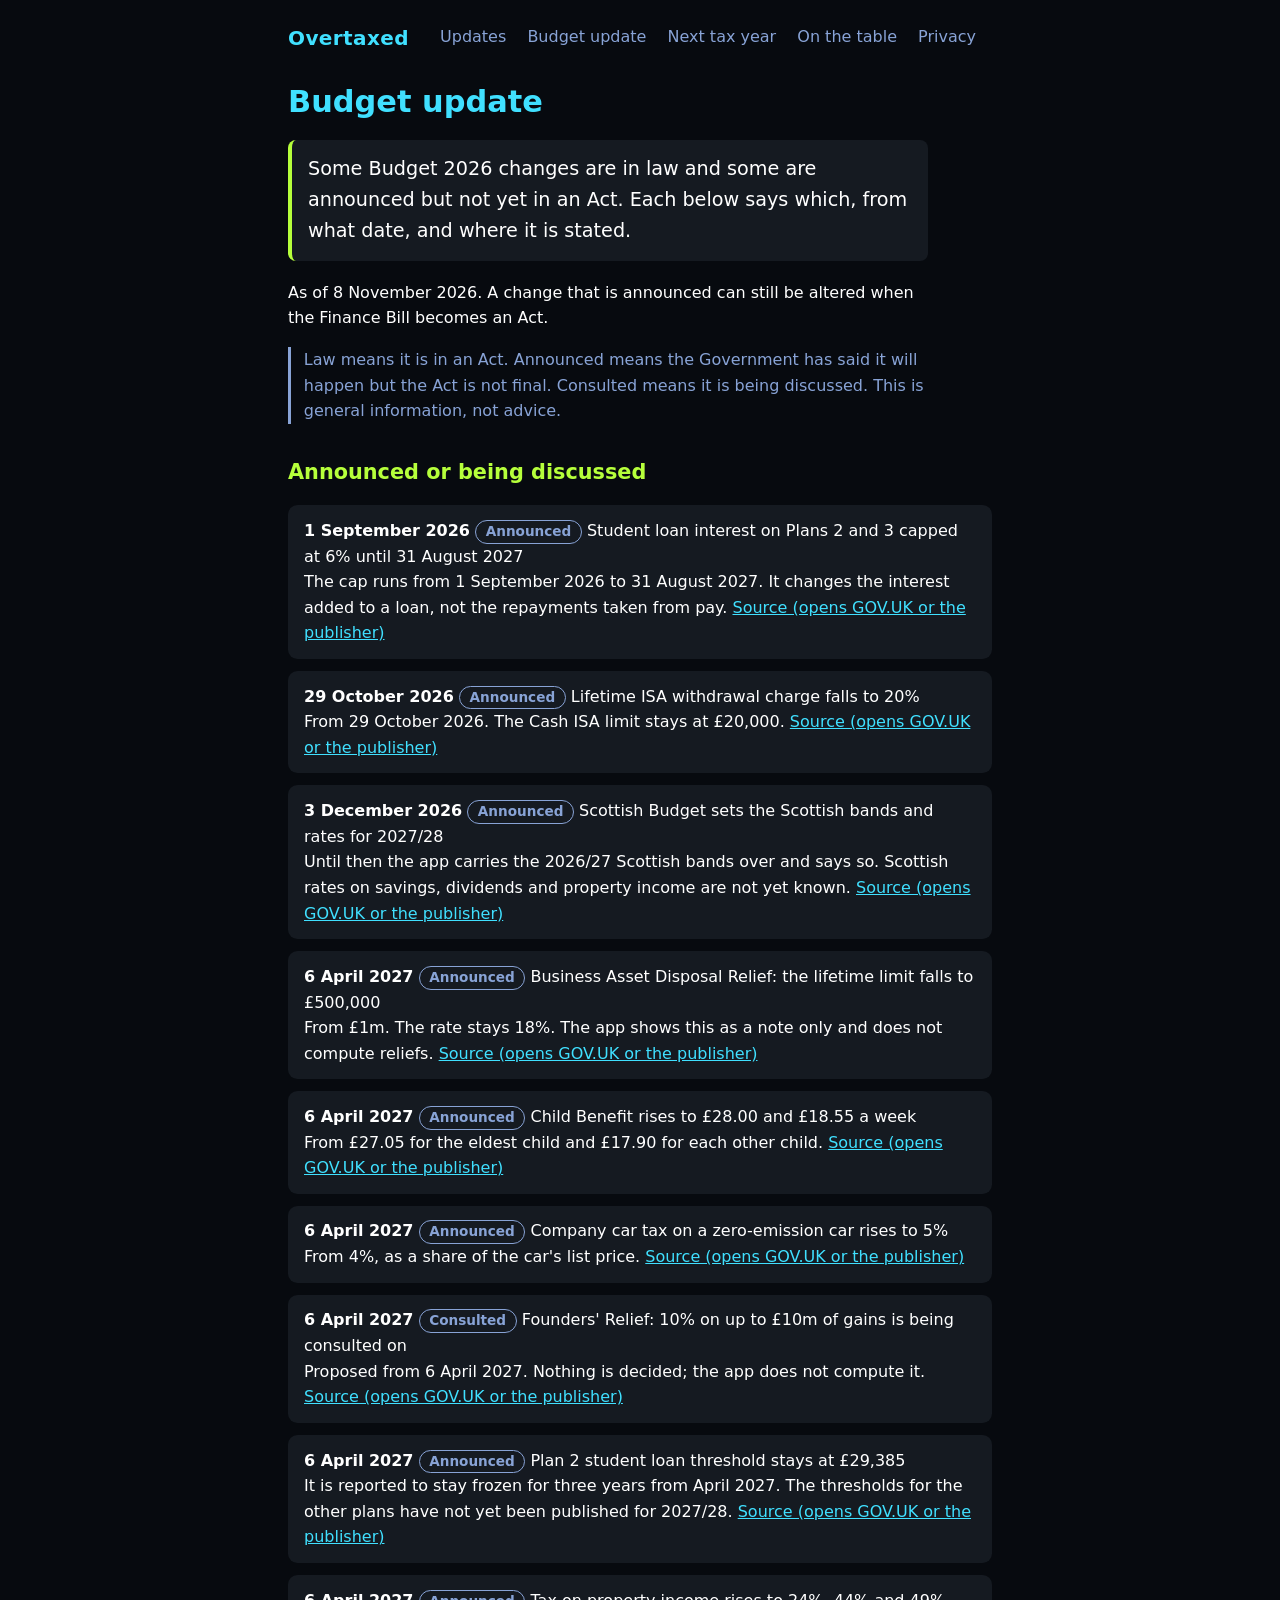
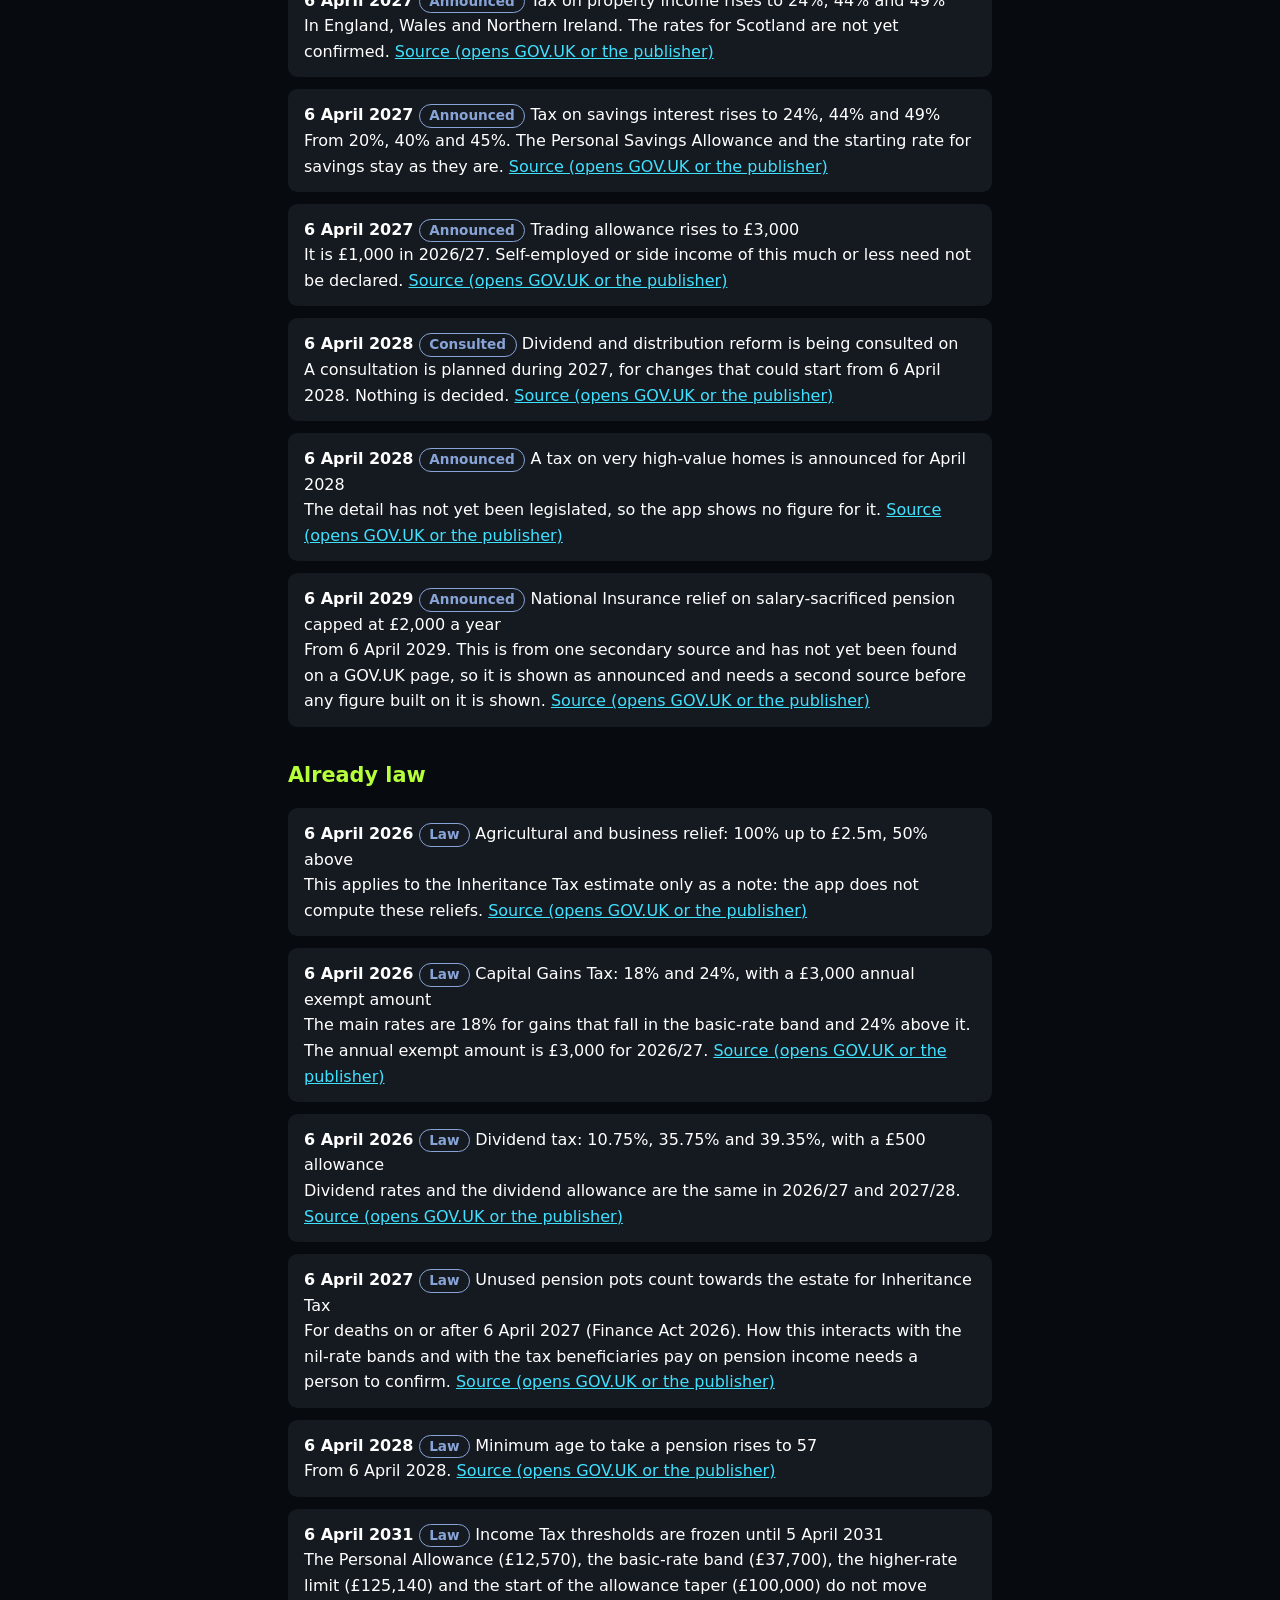
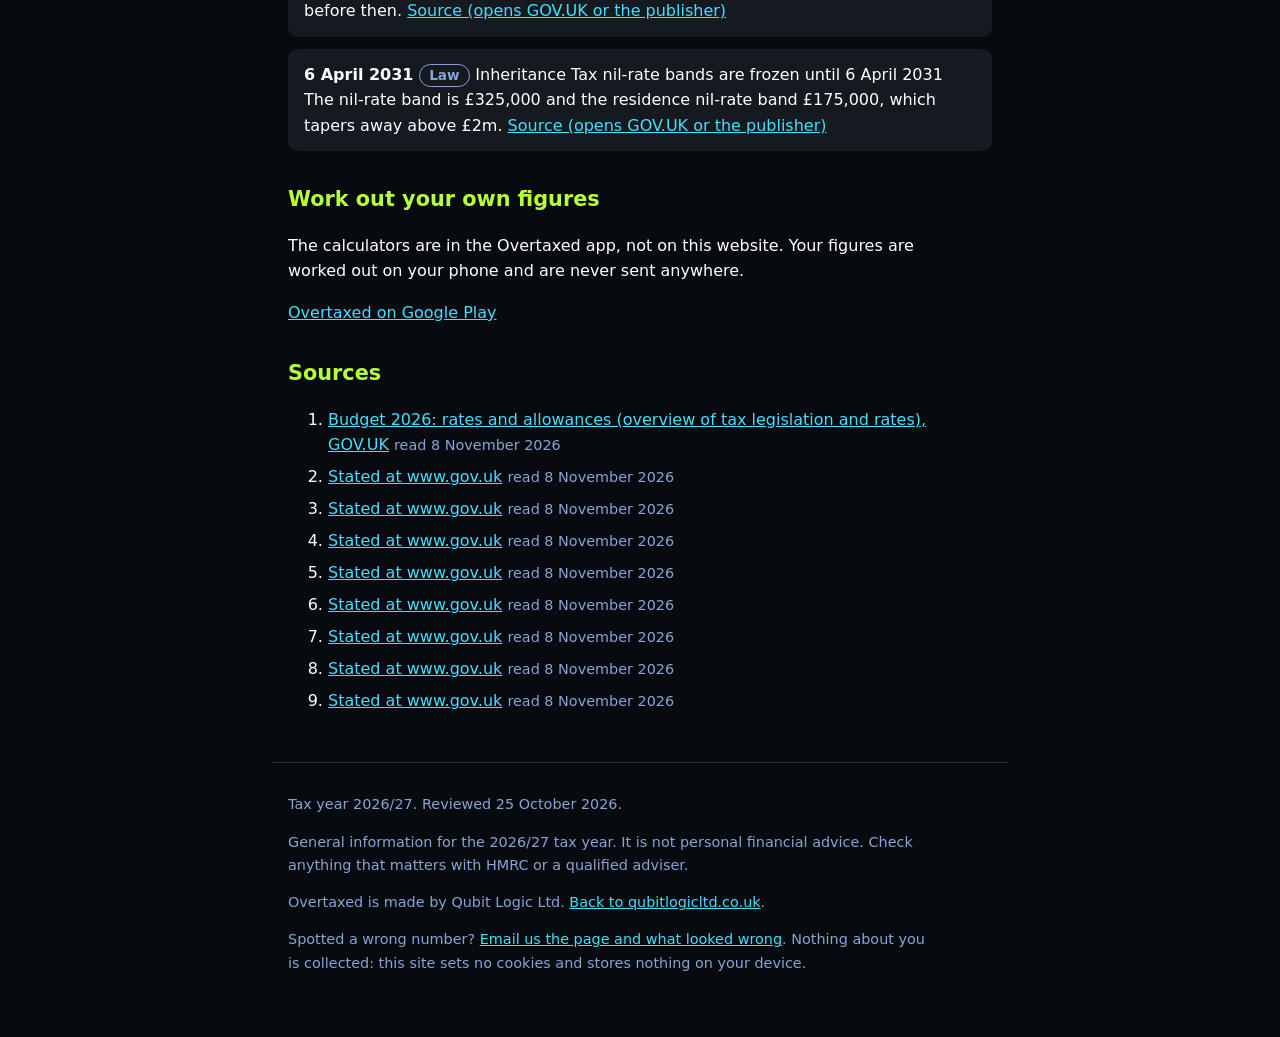
==== budget-update/index.html @ 17584c23 "Overtaxed tax updates site: budget update, next tax year, tax changes ahead Generated by ./gradlew :" ====
<!doctype html>
<html lang="en-GB">
<head>
<meta charset="utf-8">
<meta name="viewport" content="width=device-width, initial-scale=1">
<title>Budget update | Overtaxed</title>
<meta name="description" content="Each change from Budget 2026 and what is already law, labelled by how settled it is, with its date and the official page it is stated on.">
<link rel="canonical" href="https://overtaxed.qubitlogicltd.co.uk/budget-update/">
<meta http-equiv="Content-Security-Policy" content="default-src 'none'; style-src 'self'; img-src 'self'; base-uri 'none'; form-action 'none'">
<meta name="referrer" content="no-referrer">
<link rel="stylesheet" href="../style.css">
</head>
<body>
<a class="skip" href="#main">Skip to the content</a>
<header><a class="brand" href="../index.html">Overtaxed</a><nav aria-label="Main"><a href="../index.html">Updates</a> <a href="../budget-update/index.html">Budget update</a> <a href="../next-tax-year/index.html">Next tax year</a> <a href="../tax-changes-ahead/index.html">On the table</a> <a href="../privacy/index.html">Privacy</a></nav></header>
<main id="main">
<h1>Budget update</h1>
<p class="answer">Some Budget 2026 changes are in law and some are announced but not yet in an Act. Each below says which, from what date, and where it is stated.</p>
<p>As of 8 November 2026. A change that is announced can still be altered when the Finance Bill becomes an Act.</p>
<p class="note">Law means it is in an Act. Announced means the Government has said it will happen but the Act is not final. Consulted means it is being discussed. This is general information, not advice.</p>
<h2>Announced or being discussed</h2>
<ul class="timeline"><li id="student-loan-interest-cap"><strong>1 September 2026</strong> <span class="status">Announced</span> Student loan interest on Plans 2 and 3 capped at 6% until 31 August 2027<br>The cap runs from 1 September 2026 to 31 August 2027. It changes the interest added to a loan, not the repayments taken from pay. <a href="https://www.gov.uk/government/publications/budget-2026-overview-of-tax-legislation-and-rates-ootlar/annex-a-rates-and-allowances" rel="noopener">Source (opens GOV.UK or the publisher)</a></li><li id="lifetime-isa-charge"><strong>29 October 2026</strong> <span class="status">Announced</span> Lifetime ISA withdrawal charge falls to 20%<br>From 29 October 2026. The Cash ISA limit stays at £20,000. <a href="https://www.gov.uk/government/publications/budget-2026-overview-of-tax-legislation-and-rates-ootlar/annex-a-rates-and-allowances" rel="noopener">Source (opens GOV.UK or the publisher)</a></li><li id="scottish-budget"><strong>3 December 2026</strong> <span class="status">Announced</span> Scottish Budget sets the Scottish bands and rates for 2027/28<br>Until then the app carries the 2026/27 Scottish bands over and says so. Scottish rates on savings, dividends and property income are not yet known. <a href="https://www.gov.uk/scottish-rate-income-tax" rel="noopener">Source (opens GOV.UK or the publisher)</a></li><li id="business-asset-disposal-relief"><strong>6 April 2027</strong> <span class="status">Announced</span> Business Asset Disposal Relief: the lifetime limit falls to £500,000<br>From £1m. The rate stays 18%. The app shows this as a note only and does not compute reliefs. <a href="https://www.gov.uk/government/publications/budget-2026-overview-of-tax-legislation-and-rates-ootlar/annex-a-rates-and-allowances" rel="noopener">Source (opens GOV.UK or the publisher)</a></li><li id="child-benefit-rates"><strong>6 April 2027</strong> <span class="status">Announced</span> Child Benefit rises to £28.00 and £18.55 a week<br>From £27.05 for the eldest child and £17.90 for each other child. <a href="https://www.gov.uk/government/publications/budget-2026-overview-of-tax-legislation-and-rates-ootlar/annex-a-rates-and-allowances" rel="noopener">Source (opens GOV.UK or the publisher)</a></li><li id="company-car-rate"><strong>6 April 2027</strong> <span class="status">Announced</span> Company car tax on a zero-emission car rises to 5%<br>From 4%, as a share of the car's list price. <a href="https://www.gov.uk/government/publications/income-tax-increasing-the-appropriate-percentage-for-company-cars" rel="noopener">Source (opens GOV.UK or the publisher)</a></li><li id="founders-relief"><strong>6 April 2027</strong> <span class="status">Consulted</span> Founders' Relief: 10% on up to £10m of gains is being consulted on<br>Proposed from 6 April 2027. Nothing is decided; the app does not compute it. <a href="https://www.gov.uk/government/publications/budget-2026-overview-of-tax-legislation-and-rates-ootlar" rel="noopener">Source (opens GOV.UK or the publisher)</a></li><li id="plan-2-threshold"><strong>6 April 2027</strong> <span class="status">Announced</span> Plan 2 student loan threshold stays at £29,385<br>It is reported to stay frozen for three years from April 2027. The thresholds for the other plans have not yet been published for 2027/28. <a href="https://www.gov.uk/repaying-your-student-loan/what-you-pay" rel="noopener">Source (opens GOV.UK or the publisher)</a></li><li id="property-rates"><strong>6 April 2027</strong> <span class="status">Announced</span> Tax on property income rises to 24%, 44% and 49%<br>In England, Wales and Northern Ireland. The rates for Scotland are not yet confirmed. <a href="https://www.gov.uk/government/publications/changes-to-tax-rates-for-property-savings-and-dividend-income/change-to-tax-rates-for-property-savings-and-dividend-income-technical-note" rel="noopener">Source (opens GOV.UK or the publisher)</a></li><li id="savings-rates"><strong>6 April 2027</strong> <span class="status">Announced</span> Tax on savings interest rises to 24%, 44% and 49%<br>From 20%, 40% and 45%. The Personal Savings Allowance and the starting rate for savings stay as they are. <a href="https://www.gov.uk/government/publications/changes-to-tax-rates-for-property-savings-and-dividend-income/change-to-tax-rates-for-property-savings-and-dividend-income-technical-note" rel="noopener">Source (opens GOV.UK or the publisher)</a></li><li id="trading-allowance"><strong>6 April 2027</strong> <span class="status">Announced</span> Trading allowance rises to £3,000<br>It is £1,000 in 2026/27. Self-employed or side income of this much or less need not be declared. <a href="https://www.gov.uk/government/publications/budget-2026-overview-of-tax-legislation-and-rates-ootlar/annex-a-rates-and-allowances" rel="noopener">Source (opens GOV.UK or the publisher)</a></li><li id="dividend-reform"><strong>6 April 2028</strong> <span class="status">Consulted</span> Dividend and distribution reform is being consulted on<br>A consultation is planned during 2027, for changes that could start from 6 April 2028. Nothing is decided. <a href="https://www.gov.uk/government/publications/budget-2026-overview-of-tax-legislation-and-rates-ootlar" rel="noopener">Source (opens GOV.UK or the publisher)</a></li><li id="high-value-homes"><strong>6 April 2028</strong> <span class="status">Announced</span> A tax on very high-value homes is announced for April 2028<br>The detail has not yet been legislated, so the app shows no figure for it. <a href="https://www.gov.uk/government/publications/budget-2026-overview-of-tax-legislation-and-rates-ootlar" rel="noopener">Source (opens GOV.UK or the publisher)</a></li><li id="salary-sacrifice-cap"><strong>6 April 2029</strong> <span class="status">Announced</span> National Insurance relief on salary-sacrificed pension capped at £2,000 a year<br>From 6 April 2029. This is from one secondary source and has not yet been found on a GOV.UK page, so it is shown as announced and needs a second source before any figure built on it is shown. <a href="https://www.gov.uk/government/publications/budget-2026-overview-of-tax-legislation-and-rates-ootlar" rel="noopener">Source (opens GOV.UK or the publisher)</a></li></ul>
<h2>Already law</h2>
<ul class="timeline"><li id="agricultural-business-relief"><strong>6 April 2026</strong> <span class="status">Law</span> Agricultural and business relief: 100% up to £2.5m, 50% above<br>This applies to the Inheritance Tax estimate only as a note: the app does not compute these reliefs. <a href="https://www.gov.uk/inheritance-tax" rel="noopener">Source (opens GOV.UK or the publisher)</a></li><li id="cgt-rates"><strong>6 April 2026</strong> <span class="status">Law</span> Capital Gains Tax: 18% and 24%, with a £3,000 annual exempt amount<br>The main rates are 18% for gains that fall in the basic-rate band and 24% above it. The annual exempt amount is £3,000 for 2026/27. <a href="https://www.gov.uk/capital-gains-tax/rates" rel="noopener">Source (opens GOV.UK or the publisher)</a></li><li id="dividend-rates"><strong>6 April 2026</strong> <span class="status">Law</span> Dividend tax: 10.75%, 35.75% and 39.35%, with a £500 allowance<br>Dividend rates and the dividend allowance are the same in 2026/27 and 2027/28. <a href="https://www.gov.uk/tax-on-dividends" rel="noopener">Source (opens GOV.UK or the publisher)</a></li><li id="pensions-in-estate"><strong>6 April 2027</strong> <span class="status">Law</span> Unused pension pots count towards the estate for Inheritance Tax<br>For deaths on or after 6 April 2027 (Finance Act 2026). How this interacts with the nil-rate bands and with the tax beneficiaries pay on pension income needs a person to confirm. <a href="https://www.gov.uk/inheritance-tax" rel="noopener">Source (opens GOV.UK or the publisher)</a></li><li id="minimum-pension-age"><strong>6 April 2028</strong> <span class="status">Law</span> Minimum age to take a pension rises to 57<br>From 6 April 2028. <a href="https://www.gov.uk/government/publications/budget-2026-overview-of-tax-legislation-and-rates-ootlar/annex-a-rates-and-allowances" rel="noopener">Source (opens GOV.UK or the publisher)</a></li><li id="income-tax-thresholds-frozen"><strong>6 April 2031</strong> <span class="status">Law</span> Income Tax thresholds are frozen until 5 April 2031<br>The Personal Allowance (£12,570), the basic-rate band (£37,700), the higher-rate limit (£125,140) and the start of the allowance taper (£100,000) do not move before then. <a href="https://www.gov.uk/government/publications/budget-2026-overview-of-tax-legislation-and-rates-ootlar/annex-a-rates-and-allowances" rel="noopener">Source (opens GOV.UK or the publisher)</a></li><li id="inheritance-tax-bands-frozen"><strong>6 April 2031</strong> <span class="status">Law</span> Inheritance Tax nil-rate bands are frozen until 6 April 2031<br>The nil-rate band is £325,000 and the residence nil-rate band £175,000, which tapers away above £2m. <a href="https://www.gov.uk/inheritance-tax" rel="noopener">Source (opens GOV.UK or the publisher)</a></li></ul>
<h2>Work out your own figures</h2>
<p>The calculators are in the Overtaxed app, not on this website. Your figures are worked out on your phone and are never sent anywhere.</p>
<p><a href="https://play.google.com/store/apps/details?id=com.yourname.taxnavigator" rel="noopener">Overtaxed on Google Play</a></p>
<section aria-labelledby="sources"><h2 id="sources">Sources</h2><ol class="sources"><li><a href="https://www.gov.uk/government/publications/budget-2026-overview-of-tax-legislation-and-rates-ootlar/annex-a-rates-and-allowances" rel="noopener">Budget 2026: rates and allowances (overview of tax legislation and rates), GOV.UK</a> <span class="read">read 8 November 2026</span></li><li><a href="https://www.gov.uk/scottish-rate-income-tax" rel="noopener">Stated at www.gov.uk</a> <span class="read">read 8 November 2026</span></li><li><a href="https://www.gov.uk/government/publications/income-tax-increasing-the-appropriate-percentage-for-company-cars" rel="noopener">Stated at www.gov.uk</a> <span class="read">read 8 November 2026</span></li><li><a href="https://www.gov.uk/government/publications/budget-2026-overview-of-tax-legislation-and-rates-ootlar" rel="noopener">Stated at www.gov.uk</a> <span class="read">read 8 November 2026</span></li><li><a href="https://www.gov.uk/repaying-your-student-loan/what-you-pay" rel="noopener">Stated at www.gov.uk</a> <span class="read">read 8 November 2026</span></li><li><a href="https://www.gov.uk/government/publications/changes-to-tax-rates-for-property-savings-and-dividend-income/change-to-tax-rates-for-property-savings-and-dividend-income-technical-note" rel="noopener">Stated at www.gov.uk</a> <span class="read">read 8 November 2026</span></li><li><a href="https://www.gov.uk/inheritance-tax" rel="noopener">Stated at www.gov.uk</a> <span class="read">read 8 November 2026</span></li><li><a href="https://www.gov.uk/capital-gains-tax/rates" rel="noopener">Stated at www.gov.uk</a> <span class="read">read 8 November 2026</span></li><li><a href="https://www.gov.uk/tax-on-dividends" rel="noopener">Stated at www.gov.uk</a> <span class="read">read 8 November 2026</span></li></ol></section></main>
<footer>
<p class="year">Tax year 2026/27. Reviewed 25 October 2026.</p>
<p class="notadvice">General information for the 2026/27 tax year. It is not personal financial advice. Check anything that matters with HMRC or a qualified adviser.</p>
<p>Overtaxed is made by Qubit Logic Ltd. <a href="https://qubitlogicltd.co.uk/">Back to qubitlogicltd.co.uk</a>.</p>
<p>Spotted a wrong number? <a href="mailto:qubitlogicltd@gmail.com?subject=Overtaxed%20website%3A%20a%20number%20looks%20wrong">Email us the page and what looked wrong</a>. Nothing about you is collected: this site sets no cookies and stores nothing on your device.</p>
</footer>
</body>
</html>
---- style.css ----
:root { color-scheme: dark; --void: #070A0F; --slate: #151A21; --cyan: #40E0FF; --lime: #B6FF3B; --haze: #88A3D6; --pink: #FF3BD4; --white: #FFFFFF; }
* { box-sizing: border-box; }
html { -webkit-text-size-adjust: 100%; }
body { margin: 0; background: var(--void); color: var(--white); font: 1rem/1.6 system-ui, -apple-system, "Segoe UI", Roboto, "Helvetica Neue", Arial, sans-serif; }
.skip { position: absolute; left: -999px; top: 0; background: var(--cyan); color: var(--void); padding: .5rem 1rem; z-index: 10; }
.skip:focus { left: 0; }
header { display: flex; flex-wrap: wrap; gap: .5rem 1.5rem; align-items: center; justify-content: space-between; max-width: 46rem; margin: 0 auto; padding: 1rem 1rem .5rem; }
.brand { color: var(--cyan); font-weight: 800; font-size: 1.25rem; text-decoration: none; letter-spacing: .02em; }
nav a { color: var(--haze); margin-right: 1rem; text-decoration: none; display: inline-block; padding: .5rem 0; min-height: 2.75rem; }
nav a:hover, nav a:focus { color: var(--white); text-decoration: underline; }
main, footer { max-width: 46rem; margin: 0 auto; padding: 0 1rem; }
main { padding-bottom: 2rem; }
h1 { color: var(--cyan); font-size: 1.9rem; line-height: 1.2; margin: 1rem 0 .5rem; overflow-wrap: anywhere; }
h2 { color: var(--lime); font-size: 1.3rem; margin: 2rem 0 .5rem; }
p, li { max-width: 40rem; }
a { color: var(--cyan); }
a:focus-visible, .button:focus-visible { outline: 3px solid var(--lime); outline-offset: 2px; }
.answer { font-size: 1.2rem; background: var(--slate); border-left: 4px solid var(--lime); padding: .9rem 1rem; border-radius: .5rem; }
.note { color: var(--haze); border-left: 3px solid var(--haze); padding-left: .8rem; }
.small, .read, .year, .notadvice, footer p { color: var(--haze); font-size: .9rem; }
.sources li { margin-bottom: .4rem; overflow-wrap: anywhere; }
mark.confirm { background: var(--pink); color: var(--void); font-weight: 700; padding: 0 .25rem; border-radius: .2rem; }
.example { margin: 1.5rem 0; background: var(--slate); border-radius: .75rem; padding: 1rem; }
.example table { width: 100%; border-collapse: collapse; }
.example caption { text-align: left; color: var(--cyan); font-weight: 700; padding-bottom: .5rem; }
.example th, .example td { padding: .45rem .25rem; border-top: 1px solid #2a3340; text-align: left; vertical-align: top; }
.example td { text-align: right; font-variant-numeric: tabular-nums; white-space: nowrap; }
.example figcaption { color: var(--haze); font-size: .85rem; margin-top: .5rem; }
.timeline { list-style: none; padding: 0; display: grid; gap: .75rem; }
.timeline li { background: var(--slate); border-radius: .6rem; padding: .8rem 1rem; max-width: none; overflow-wrap: anywhere; }
.status { display: inline-block; border: 1px solid var(--haze); border-radius: 1rem; padding: 0 .6rem; font-size: .85rem; font-weight: 700; color: var(--haze); }
.getapp { margin: 2rem 0; background: var(--slate); border-radius: .75rem; padding: 1rem; }
.check { margin: 2rem 0; }
.button { display: inline-block; background: var(--cyan); color: var(--void); font-weight: 800; text-decoration: none; padding: .85rem 1.25rem; border-radius: .6rem; min-height: 3rem; }
.button:hover { background: var(--lime); }
.cards { list-style: none; padding: 0; display: grid; gap: .75rem; }
.cards li { background: var(--slate); border-radius: .6rem; padding: .25rem 1rem; max-width: none; }
.cards a { display: block; padding: .7rem 0; font-weight: 700; }
.cards span { display: block; color: var(--haze); font-size: .9rem; padding-bottom: .6rem; }
.calc label { display: block; font-weight: 700; margin: .9rem 0 .3rem; }
.calc input[type=text], .calc select { width: 100%; max-width: 24rem; min-height: 3rem; padding: .65rem .75rem; font: inherit; color: var(--white); background: var(--slate); border: 2px solid var(--haze); border-radius: .5rem; }
.calc input:focus-visible, .calc select:focus-visible { outline: 3px solid var(--lime); outline-offset: 2px; }
.calc input[aria-invalid=true] { border-color: var(--pink); }
.calc .small { display: block; margin-top: .25rem; }
.calc .tickbox { display: flex; align-items: center; gap: .6rem; min-height: 3rem; }
.calc .tickbox input { width: 1.5rem; height: 1.5rem; accent-color: var(--cyan); }
.calc .tickbox label { margin: 0; display: inline; }
.error { display: block; color: var(--pink); font-weight: 700; margin-top: .3rem; }
.calc-result:empty { display: none; }
.calc-result h2:focus { outline: none; }
.cliffmap { margin: 1rem 0; background: var(--slate); border-radius: .75rem; padding: .5rem; }
svg.cliff { display: block; width: 100%; height: auto; }
svg.cliff .frame { fill: var(--void); stroke: #2a3340; stroke-width: 1; }
svg.cliff .zone { fill: var(--pink); fill-opacity: .25; }
svg.cliff .line { fill: none; stroke: var(--cyan); stroke-width: 2.5; stroke-linejoin: miter; }
svg.cliff .marker { stroke: var(--haze); stroke-width: 1; stroke-dasharray: 3 3; }
svg.cliff .you { fill: var(--lime); stroke: var(--void); stroke-width: 1.5; }
svg.cliff .tick { fill: var(--haze); font-size: 11px; font-family: inherit; }
.zones li { margin-bottom: .25rem; }
footer { border-top: 1px solid #2a3340; padding-top: 1rem; padding-bottom: 3rem; }
@media (max-width: 24rem) { h1 { font-size: 1.6rem; } .example td { white-space: normal; } }
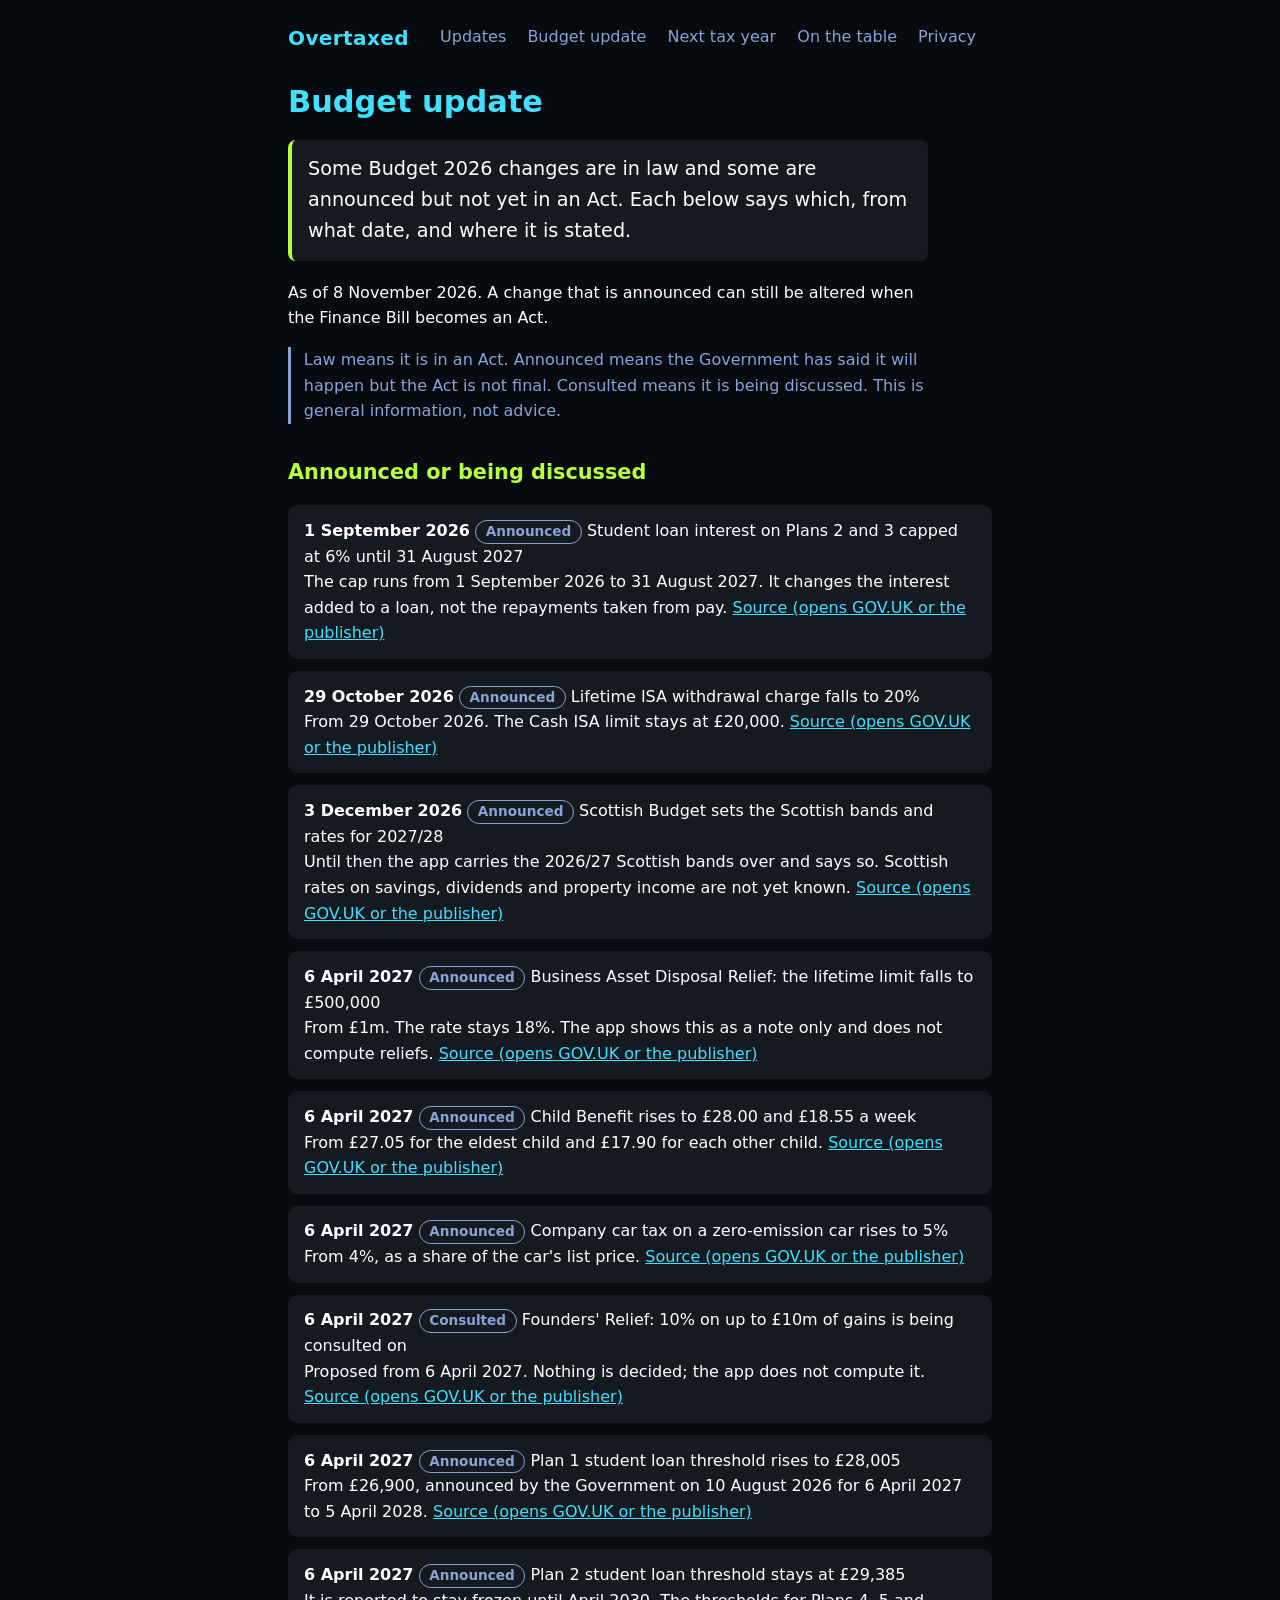
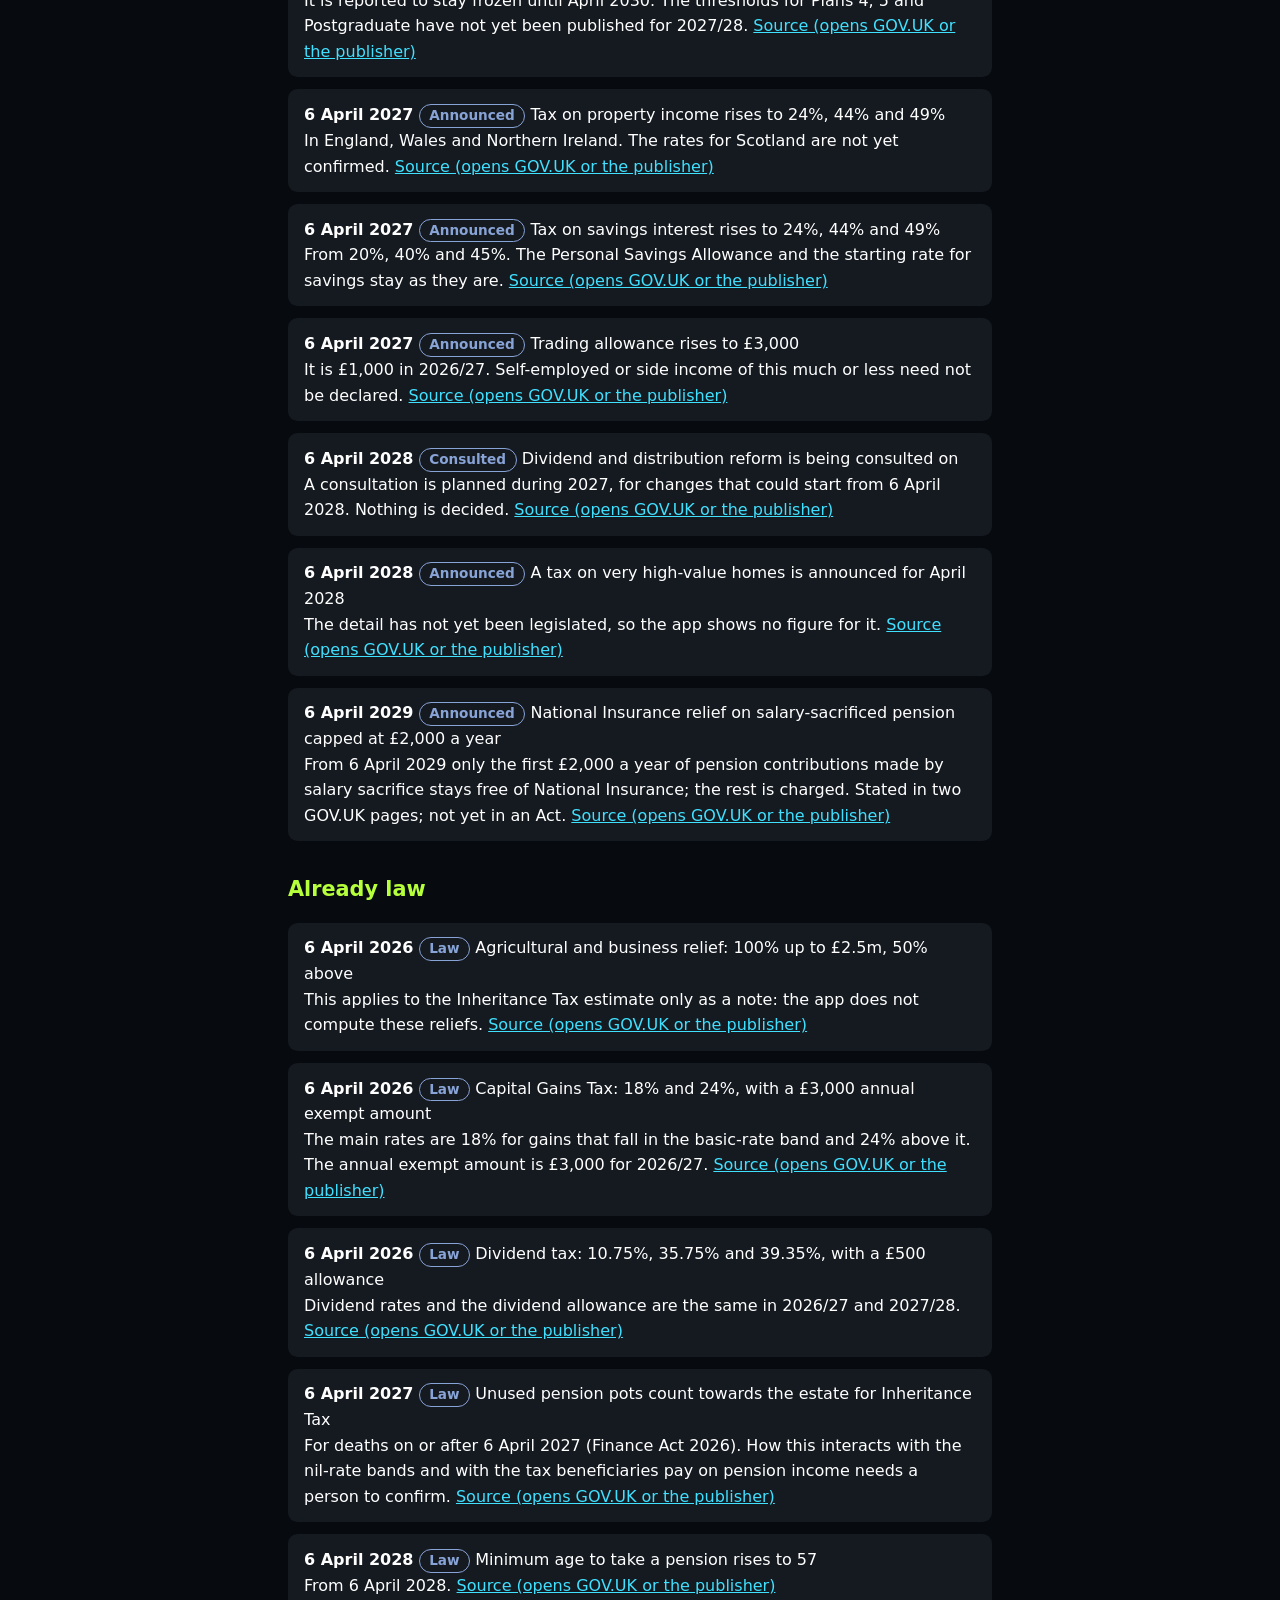
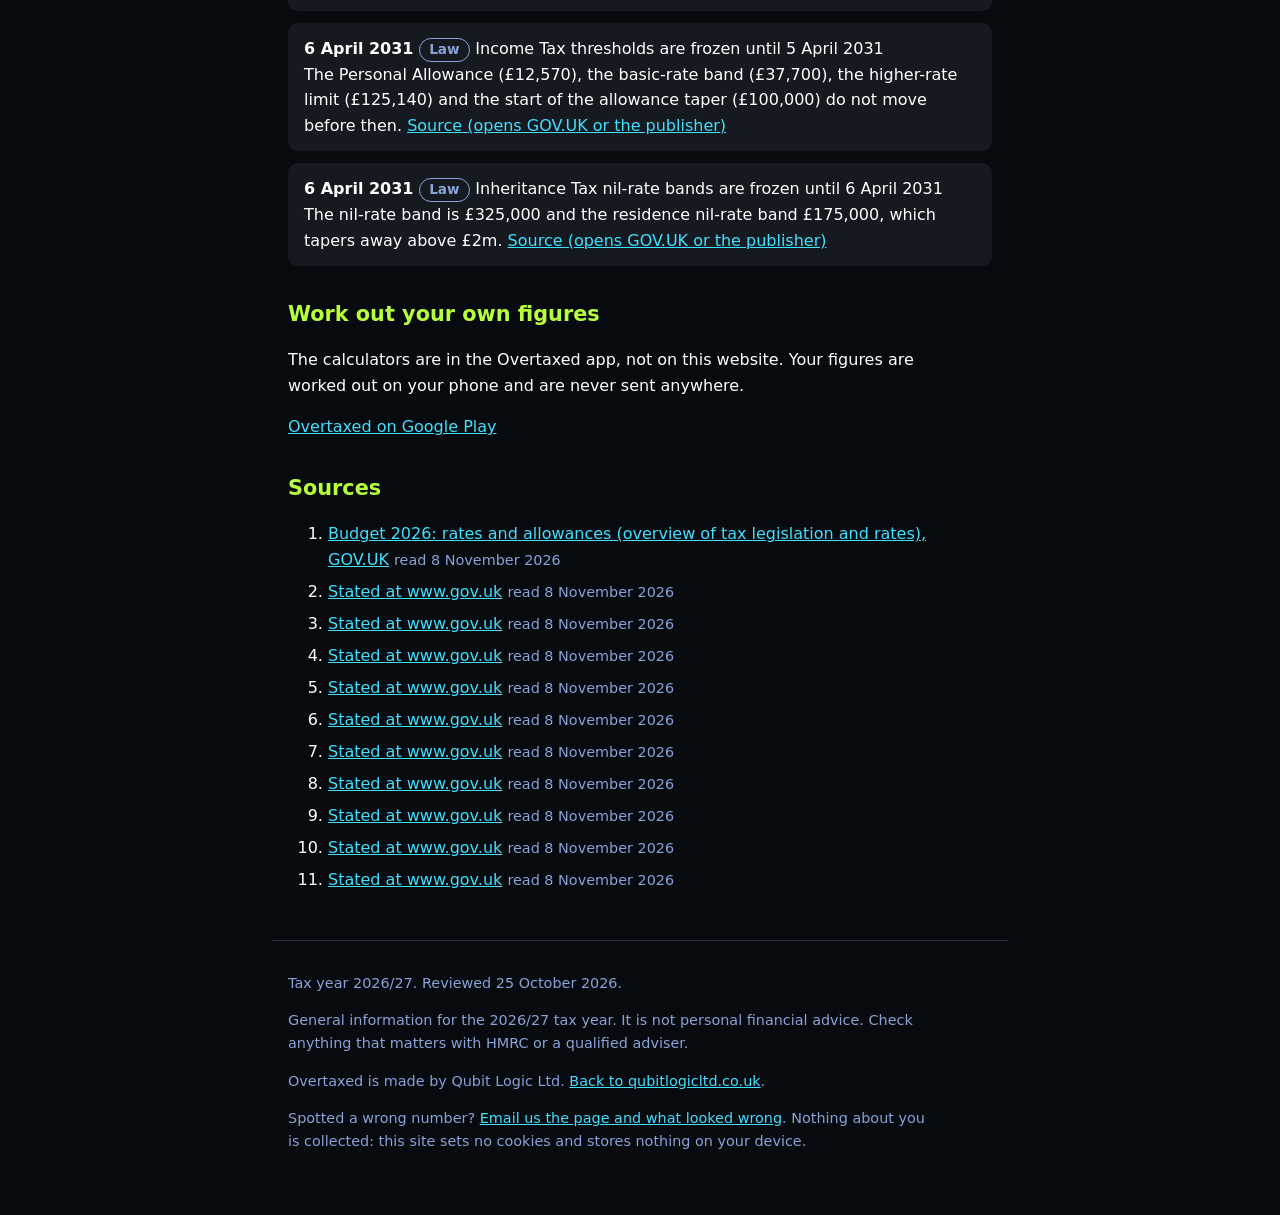
==== commit 42b7ce6e: "Update tax changes: Plan 1 threshold, salary sacrifice cap now sourced to GOV.UK" ====
--- a/budget-update/index.html
+++ b/budget-update/index.html
@@ -19,13 +19,13 @@
 <p>As of 8 November 2026. A change that is announced can still be altered when the Finance Bill becomes an Act.</p>
 <p class="note">Law means it is in an Act. Announced means the Government has said it will happen but the Act is not final. Consulted means it is being discussed. This is general information, not advice.</p>
 <h2>Announced or being discussed</h2>
-<ul class="timeline"><li id="student-loan-interest-cap"><strong>1 September 2026</strong> <span class="status">Announced</span> Student loan interest on Plans 2 and 3 capped at 6% until 31 August 2027<br>The cap runs from 1 September 2026 to 31 August 2027. It changes the interest added to a loan, not the repayments taken from pay. <a href="https://www.gov.uk/government/publications/budget-2026-overview-of-tax-legislation-and-rates-ootlar/annex-a-rates-and-allowances" rel="noopener">Source (opens GOV.UK or the publisher)</a></li><li id="lifetime-isa-charge"><strong>29 October 2026</strong> <span class="status">Announced</span> Lifetime ISA withdrawal charge falls to 20%<br>From 29 October 2026. The Cash ISA limit stays at £20,000. <a href="https://www.gov.uk/government/publications/budget-2026-overview-of-tax-legislation-and-rates-ootlar/annex-a-rates-and-allowances" rel="noopener">Source (opens GOV.UK or the publisher)</a></li><li id="scottish-budget"><strong>3 December 2026</strong> <span class="status">Announced</span> Scottish Budget sets the Scottish bands and rates for 2027/28<br>Until then the app carries the 2026/27 Scottish bands over and says so. Scottish rates on savings, dividends and property income are not yet known. <a href="https://www.gov.uk/scottish-rate-income-tax" rel="noopener">Source (opens GOV.UK or the publisher)</a></li><li id="business-asset-disposal-relief"><strong>6 April 2027</strong> <span class="status">Announced</span> Business Asset Disposal Relief: the lifetime limit falls to £500,000<br>From £1m. The rate stays 18%. The app shows this as a note only and does not compute reliefs. <a href="https://www.gov.uk/government/publications/budget-2026-overview-of-tax-legislation-and-rates-ootlar/annex-a-rates-and-allowances" rel="noopener">Source (opens GOV.UK or the publisher)</a></li><li id="child-benefit-rates"><strong>6 April 2027</strong> <span class="status">Announced</span> Child Benefit rises to £28.00 and £18.55 a week<br>From £27.05 for the eldest child and £17.90 for each other child. <a href="https://www.gov.uk/government/publications/budget-2026-overview-of-tax-legislation-and-rates-ootlar/annex-a-rates-and-allowances" rel="noopener">Source (opens GOV.UK or the publisher)</a></li><li id="company-car-rate"><strong>6 April 2027</strong> <span class="status">Announced</span> Company car tax on a zero-emission car rises to 5%<br>From 4%, as a share of the car's list price. <a href="https://www.gov.uk/government/publications/income-tax-increasing-the-appropriate-percentage-for-company-cars" rel="noopener">Source (opens GOV.UK or the publisher)</a></li><li id="founders-relief"><strong>6 April 2027</strong> <span class="status">Consulted</span> Founders' Relief: 10% on up to £10m of gains is being consulted on<br>Proposed from 6 April 2027. Nothing is decided; the app does not compute it. <a href="https://www.gov.uk/government/publications/budget-2026-overview-of-tax-legislation-and-rates-ootlar" rel="noopener">Source (opens GOV.UK or the publisher)</a></li><li id="plan-2-threshold"><strong>6 April 2027</strong> <span class="status">Announced</span> Plan 2 student loan threshold stays at £29,385<br>It is reported to stay frozen for three years from April 2027. The thresholds for the other plans have not yet been published for 2027/28. <a href="https://www.gov.uk/repaying-your-student-loan/what-you-pay" rel="noopener">Source (opens GOV.UK or the publisher)</a></li><li id="property-rates"><strong>6 April 2027</strong> <span class="status">Announced</span> Tax on property income rises to 24%, 44% and 49%<br>In England, Wales and Northern Ireland. The rates for Scotland are not yet confirmed. <a href="https://www.gov.uk/government/publications/changes-to-tax-rates-for-property-savings-and-dividend-income/change-to-tax-rates-for-property-savings-and-dividend-income-technical-note" rel="noopener">Source (opens GOV.UK or the publisher)</a></li><li id="savings-rates"><strong>6 April 2027</strong> <span class="status">Announced</span> Tax on savings interest rises to 24%, 44% and 49%<br>From 20%, 40% and 45%. The Personal Savings Allowance and the starting rate for savings stay as they are. <a href="https://www.gov.uk/government/publications/changes-to-tax-rates-for-property-savings-and-dividend-income/change-to-tax-rates-for-property-savings-and-dividend-income-technical-note" rel="noopener">Source (opens GOV.UK or the publisher)</a></li><li id="trading-allowance"><strong>6 April 2027</strong> <span class="status">Announced</span> Trading allowance rises to £3,000<br>It is £1,000 in 2026/27. Self-employed or side income of this much or less need not be declared. <a href="https://www.gov.uk/government/publications/budget-2026-overview-of-tax-legislation-and-rates-ootlar/annex-a-rates-and-allowances" rel="noopener">Source (opens GOV.UK or the publisher)</a></li><li id="dividend-reform"><strong>6 April 2028</strong> <span class="status">Consulted</span> Dividend and distribution reform is being consulted on<br>A consultation is planned during 2027, for changes that could start from 6 April 2028. Nothing is decided. <a href="https://www.gov.uk/government/publications/budget-2026-overview-of-tax-legislation-and-rates-ootlar" rel="noopener">Source (opens GOV.UK or the publisher)</a></li><li id="high-value-homes"><strong>6 April 2028</strong> <span class="status">Announced</span> A tax on very high-value homes is announced for April 2028<br>The detail has not yet been legislated, so the app shows no figure for it. <a href="https://www.gov.uk/government/publications/budget-2026-overview-of-tax-legislation-and-rates-ootlar" rel="noopener">Source (opens GOV.UK or the publisher)</a></li><li id="salary-sacrifice-cap"><strong>6 April 2029</strong> <span class="status">Announced</span> National Insurance relief on salary-sacrificed pension capped at £2,000 a year<br>From 6 April 2029. This is from one secondary source and has not yet been found on a GOV.UK page, so it is shown as announced and needs a second source before any figure built on it is shown. <a href="https://www.gov.uk/government/publications/budget-2026-overview-of-tax-legislation-and-rates-ootlar" rel="noopener">Source (opens GOV.UK or the publisher)</a></li></ul>
+<ul class="timeline"><li id="student-loan-interest-cap"><strong>1 September 2026</strong> <span class="status">Announced</span> Student loan interest on Plans 2 and 3 capped at 6% until 31 August 2027<br>The cap runs from 1 September 2026 to 31 August 2027. It changes the interest added to a loan, not the repayments taken from pay. <a href="https://www.gov.uk/government/publications/budget-2026-overview-of-tax-legislation-and-rates-ootlar/annex-a-rates-and-allowances" rel="noopener">Source (opens GOV.UK or the publisher)</a></li><li id="lifetime-isa-charge"><strong>29 October 2026</strong> <span class="status">Announced</span> Lifetime ISA withdrawal charge falls to 20%<br>From 29 October 2026. The Cash ISA limit stays at £20,000. <a href="https://www.gov.uk/government/publications/budget-2026-overview-of-tax-legislation-and-rates-ootlar/annex-a-rates-and-allowances" rel="noopener">Source (opens GOV.UK or the publisher)</a></li><li id="scottish-budget"><strong>3 December 2026</strong> <span class="status">Announced</span> Scottish Budget sets the Scottish bands and rates for 2027/28<br>Until then the app carries the 2026/27 Scottish bands over and says so. Scottish rates on savings, dividends and property income are not yet known. <a href="https://www.gov.uk/scottish-rate-income-tax" rel="noopener">Source (opens GOV.UK or the publisher)</a></li><li id="business-asset-disposal-relief"><strong>6 April 2027</strong> <span class="status">Announced</span> Business Asset Disposal Relief: the lifetime limit falls to £500,000<br>From £1m. The rate stays 18%. The app shows this as a note only and does not compute reliefs. <a href="https://www.gov.uk/government/publications/budget-2026-overview-of-tax-legislation-and-rates-ootlar/annex-a-rates-and-allowances" rel="noopener">Source (opens GOV.UK or the publisher)</a></li><li id="child-benefit-rates"><strong>6 April 2027</strong> <span class="status">Announced</span> Child Benefit rises to £28.00 and £18.55 a week<br>From £27.05 for the eldest child and £17.90 for each other child. <a href="https://www.gov.uk/government/publications/budget-2026-overview-of-tax-legislation-and-rates-ootlar/annex-a-rates-and-allowances" rel="noopener">Source (opens GOV.UK or the publisher)</a></li><li id="company-car-rate"><strong>6 April 2027</strong> <span class="status">Announced</span> Company car tax on a zero-emission car rises to 5%<br>From 4%, as a share of the car's list price. <a href="https://www.gov.uk/government/publications/income-tax-increasing-the-appropriate-percentage-for-company-cars" rel="noopener">Source (opens GOV.UK or the publisher)</a></li><li id="founders-relief"><strong>6 April 2027</strong> <span class="status">Consulted</span> Founders' Relief: 10% on up to £10m of gains is being consulted on<br>Proposed from 6 April 2027. Nothing is decided; the app does not compute it. <a href="https://www.gov.uk/government/publications/budget-2026-overview-of-tax-legislation-and-rates-ootlar" rel="noopener">Source (opens GOV.UK or the publisher)</a></li><li id="plan-1-threshold"><strong>6 April 2027</strong> <span class="status">Announced</span> Plan 1 student loan threshold rises to £28,005<br>From £26,900, announced by the Government on 10 August 2026 for 6 April 2027 to 5 April 2028. <a href="https://www.gov.uk/government/news/student-loans-interest-rates-and-repayment-threshold-announcement--7" rel="noopener">Source (opens GOV.UK or the publisher)</a></li><li id="plan-2-threshold"><strong>6 April 2027</strong> <span class="status">Announced</span> Plan 2 student loan threshold stays at £29,385<br>It is reported to stay frozen until April 2030. The thresholds for Plans 4, 5 and Postgraduate have not yet been published for 2027/28. <a href="https://www.gov.uk/repaying-your-student-loan/what-you-pay" rel="noopener">Source (opens GOV.UK or the publisher)</a></li><li id="property-rates"><strong>6 April 2027</strong> <span class="status">Announced</span> Tax on property income rises to 24%, 44% and 49%<br>In England, Wales and Northern Ireland. The rates for Scotland are not yet confirmed. <a href="https://www.gov.uk/government/publications/changes-to-tax-rates-for-property-savings-and-dividend-income/change-to-tax-rates-for-property-savings-and-dividend-income-technical-note" rel="noopener">Source (opens GOV.UK or the publisher)</a></li><li id="savings-rates"><strong>6 April 2027</strong> <span class="status">Announced</span> Tax on savings interest rises to 24%, 44% and 49%<br>From 20%, 40% and 45%. The Personal Savings Allowance and the starting rate for savings stay as they are. <a href="https://www.gov.uk/government/publications/changes-to-tax-rates-for-property-savings-and-dividend-income/change-to-tax-rates-for-property-savings-and-dividend-income-technical-note" rel="noopener">Source (opens GOV.UK or the publisher)</a></li><li id="trading-allowance"><strong>6 April 2027</strong> <span class="status">Announced</span> Trading allowance rises to £3,000<br>It is £1,000 in 2026/27. Self-employed or side income of this much or less need not be declared. <a href="https://www.gov.uk/government/publications/budget-2026-overview-of-tax-legislation-and-rates-ootlar/annex-a-rates-and-allowances" rel="noopener">Source (opens GOV.UK or the publisher)</a></li><li id="dividend-reform"><strong>6 April 2028</strong> <span class="status">Consulted</span> Dividend and distribution reform is being consulted on<br>A consultation is planned during 2027, for changes that could start from 6 April 2028. Nothing is decided. <a href="https://www.gov.uk/government/publications/budget-2026-overview-of-tax-legislation-and-rates-ootlar" rel="noopener">Source (opens GOV.UK or the publisher)</a></li><li id="high-value-homes"><strong>6 April 2028</strong> <span class="status">Announced</span> A tax on very high-value homes is announced for April 2028<br>The detail has not yet been legislated, so the app shows no figure for it. <a href="https://www.gov.uk/government/publications/budget-2026-overview-of-tax-legislation-and-rates-ootlar" rel="noopener">Source (opens GOV.UK or the publisher)</a></li><li id="salary-sacrifice-cap"><strong>6 April 2029</strong> <span class="status">Announced</span> National Insurance relief on salary-sacrificed pension capped at £2,000 a year<br>From 6 April 2029 only the first £2,000 a year of pension contributions made by salary sacrifice stays free of National Insurance; the rest is charged. Stated in two GOV.UK pages; not yet in an Act. <a href="https://www.gov.uk/government/publications/salary-sacrifice-reform-for-pension-contributions-effective-from-6-april-2029" rel="noopener">Source (opens GOV.UK or the publisher)</a></li></ul>
 <h2>Already law</h2>
 <ul class="timeline"><li id="agricultural-business-relief"><strong>6 April 2026</strong> <span class="status">Law</span> Agricultural and business relief: 100% up to £2.5m, 50% above<br>This applies to the Inheritance Tax estimate only as a note: the app does not compute these reliefs. <a href="https://www.gov.uk/inheritance-tax" rel="noopener">Source (opens GOV.UK or the publisher)</a></li><li id="cgt-rates"><strong>6 April 2026</strong> <span class="status">Law</span> Capital Gains Tax: 18% and 24%, with a £3,000 annual exempt amount<br>The main rates are 18% for gains that fall in the basic-rate band and 24% above it. The annual exempt amount is £3,000 for 2026/27. <a href="https://www.gov.uk/capital-gains-tax/rates" rel="noopener">Source (opens GOV.UK or the publisher)</a></li><li id="dividend-rates"><strong>6 April 2026</strong> <span class="status">Law</span> Dividend tax: 10.75%, 35.75% and 39.35%, with a £500 allowance<br>Dividend rates and the dividend allowance are the same in 2026/27 and 2027/28. <a href="https://www.gov.uk/tax-on-dividends" rel="noopener">Source (opens GOV.UK or the publisher)</a></li><li id="pensions-in-estate"><strong>6 April 2027</strong> <span class="status">Law</span> Unused pension pots count towards the estate for Inheritance Tax<br>For deaths on or after 6 April 2027 (Finance Act 2026). How this interacts with the nil-rate bands and with the tax beneficiaries pay on pension income needs a person to confirm. <a href="https://www.gov.uk/inheritance-tax" rel="noopener">Source (opens GOV.UK or the publisher)</a></li><li id="minimum-pension-age"><strong>6 April 2028</strong> <span class="status">Law</span> Minimum age to take a pension rises to 57<br>From 6 April 2028. <a href="https://www.gov.uk/government/publications/budget-2026-overview-of-tax-legislation-and-rates-ootlar/annex-a-rates-and-allowances" rel="noopener">Source (opens GOV.UK or the publisher)</a></li><li id="income-tax-thresholds-frozen"><strong>6 April 2031</strong> <span class="status">Law</span> Income Tax thresholds are frozen until 5 April 2031<br>The Personal Allowance (£12,570), the basic-rate band (£37,700), the higher-rate limit (£125,140) and the start of the allowance taper (£100,000) do not move before then. <a href="https://www.gov.uk/government/publications/budget-2026-overview-of-tax-legislation-and-rates-ootlar/annex-a-rates-and-allowances" rel="noopener">Source (opens GOV.UK or the publisher)</a></li><li id="inheritance-tax-bands-frozen"><strong>6 April 2031</strong> <span class="status">Law</span> Inheritance Tax nil-rate bands are frozen until 6 April 2031<br>The nil-rate band is £325,000 and the residence nil-rate band £175,000, which tapers away above £2m. <a href="https://www.gov.uk/inheritance-tax" rel="noopener">Source (opens GOV.UK or the publisher)</a></li></ul>
 <h2>Work out your own figures</h2>
 <p>The calculators are in the Overtaxed app, not on this website. Your figures are worked out on your phone and are never sent anywhere.</p>
 <p><a href="https://play.google.com/store/apps/details?id=com.yourname.taxnavigator" rel="noopener">Overtaxed on Google Play</a></p>
-<section aria-labelledby="sources"><h2 id="sources">Sources</h2><ol class="sources"><li><a href="https://www.gov.uk/government/publications/budget-2026-overview-of-tax-legislation-and-rates-ootlar/annex-a-rates-and-allowances" rel="noopener">Budget 2026: rates and allowances (overview of tax legislation and rates), GOV.UK</a> <span class="read">read 8 November 2026</span></li><li><a href="https://www.gov.uk/scottish-rate-income-tax" rel="noopener">Stated at www.gov.uk</a> <span class="read">read 8 November 2026</span></li><li><a href="https://www.gov.uk/government/publications/income-tax-increasing-the-appropriate-percentage-for-company-cars" rel="noopener">Stated at www.gov.uk</a> <span class="read">read 8 November 2026</span></li><li><a href="https://www.gov.uk/government/publications/budget-2026-overview-of-tax-legislation-and-rates-ootlar" rel="noopener">Stated at www.gov.uk</a> <span class="read">read 8 November 2026</span></li><li><a href="https://www.gov.uk/repaying-your-student-loan/what-you-pay" rel="noopener">Stated at www.gov.uk</a> <span class="read">read 8 November 2026</span></li><li><a href="https://www.gov.uk/government/publications/changes-to-tax-rates-for-property-savings-and-dividend-income/change-to-tax-rates-for-property-savings-and-dividend-income-technical-note" rel="noopener">Stated at www.gov.uk</a> <span class="read">read 8 November 2026</span></li><li><a href="https://www.gov.uk/inheritance-tax" rel="noopener">Stated at www.gov.uk</a> <span class="read">read 8 November 2026</span></li><li><a href="https://www.gov.uk/capital-gains-tax/rates" rel="noopener">Stated at www.gov.uk</a> <span class="read">read 8 November 2026</span></li><li><a href="https://www.gov.uk/tax-on-dividends" rel="noopener">Stated at www.gov.uk</a> <span class="read">read 8 November 2026</span></li></ol></section></main>
+<section aria-labelledby="sources"><h2 id="sources">Sources</h2><ol class="sources"><li><a href="https://www.gov.uk/government/publications/budget-2026-overview-of-tax-legislation-and-rates-ootlar/annex-a-rates-and-allowances" rel="noopener">Budget 2026: rates and allowances (overview of tax legislation and rates), GOV.UK</a> <span class="read">read 8 November 2026</span></li><li><a href="https://www.gov.uk/scottish-rate-income-tax" rel="noopener">Stated at www.gov.uk</a> <span class="read">read 8 November 2026</span></li><li><a href="https://www.gov.uk/government/publications/income-tax-increasing-the-appropriate-percentage-for-company-cars" rel="noopener">Stated at www.gov.uk</a> <span class="read">read 8 November 2026</span></li><li><a href="https://www.gov.uk/government/publications/budget-2026-overview-of-tax-legislation-and-rates-ootlar" rel="noopener">Stated at www.gov.uk</a> <span class="read">read 8 November 2026</span></li><li><a href="https://www.gov.uk/government/news/student-loans-interest-rates-and-repayment-threshold-announcement--7" rel="noopener">Stated at www.gov.uk</a> <span class="read">read 8 November 2026</span></li><li><a href="https://www.gov.uk/repaying-your-student-loan/what-you-pay" rel="noopener">Stated at www.gov.uk</a> <span class="read">read 8 November 2026</span></li><li><a href="https://www.gov.uk/government/publications/changes-to-tax-rates-for-property-savings-and-dividend-income/change-to-tax-rates-for-property-savings-and-dividend-income-technical-note" rel="noopener">Stated at www.gov.uk</a> <span class="read">read 8 November 2026</span></li><li><a href="https://www.gov.uk/government/publications/salary-sacrifice-reform-for-pension-contributions-effective-from-6-april-2029" rel="noopener">Stated at www.gov.uk</a> <span class="read">read 8 November 2026</span></li><li><a href="https://www.gov.uk/inheritance-tax" rel="noopener">Stated at www.gov.uk</a> <span class="read">read 8 November 2026</span></li><li><a href="https://www.gov.uk/capital-gains-tax/rates" rel="noopener">Stated at www.gov.uk</a> <span class="read">read 8 November 2026</span></li><li><a href="https://www.gov.uk/tax-on-dividends" rel="noopener">Stated at www.gov.uk</a> <span class="read">read 8 November 2026</span></li></ol></section></main>
 <footer>
 <p class="year">Tax year 2026/27. Reviewed 25 October 2026.</p>
 <p class="notadvice">General information for the 2026/27 tax year. It is not personal financial advice. Check anything that matters with HMRC or a qualified adviser.</p>
